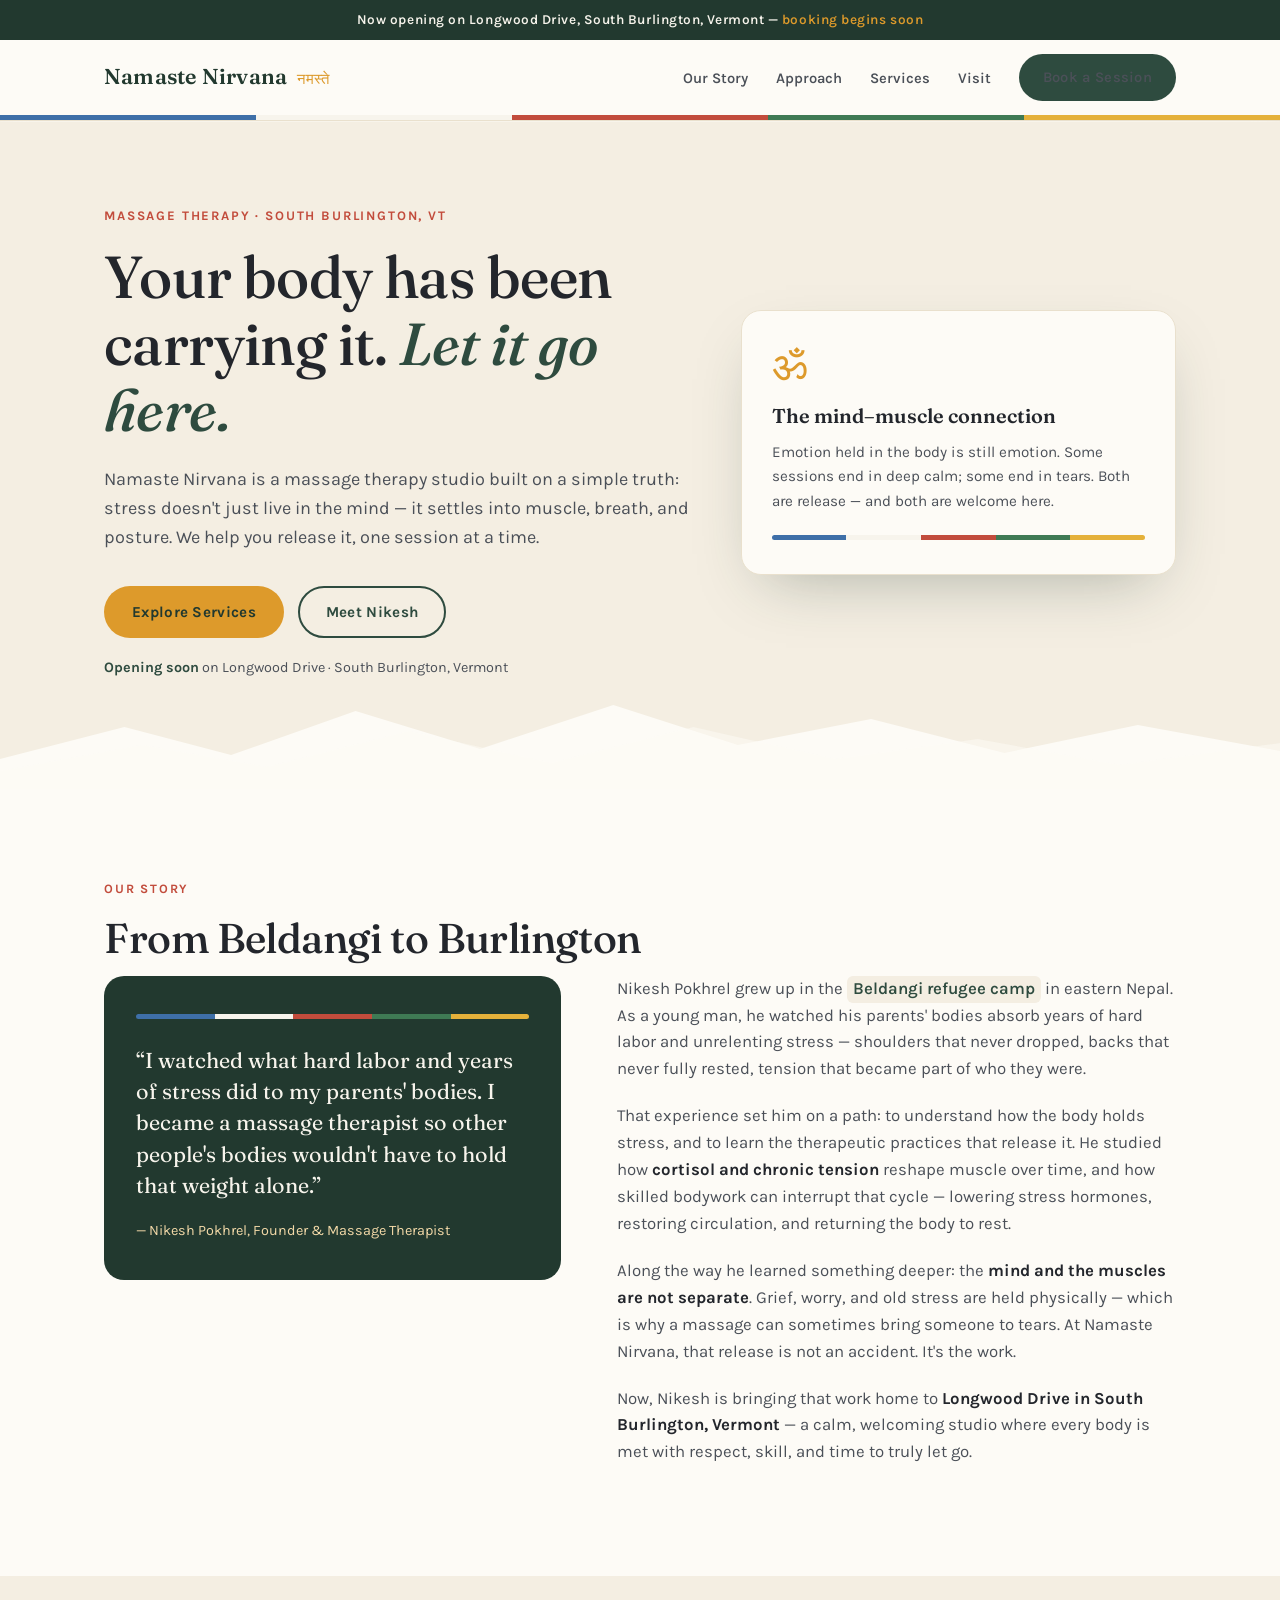
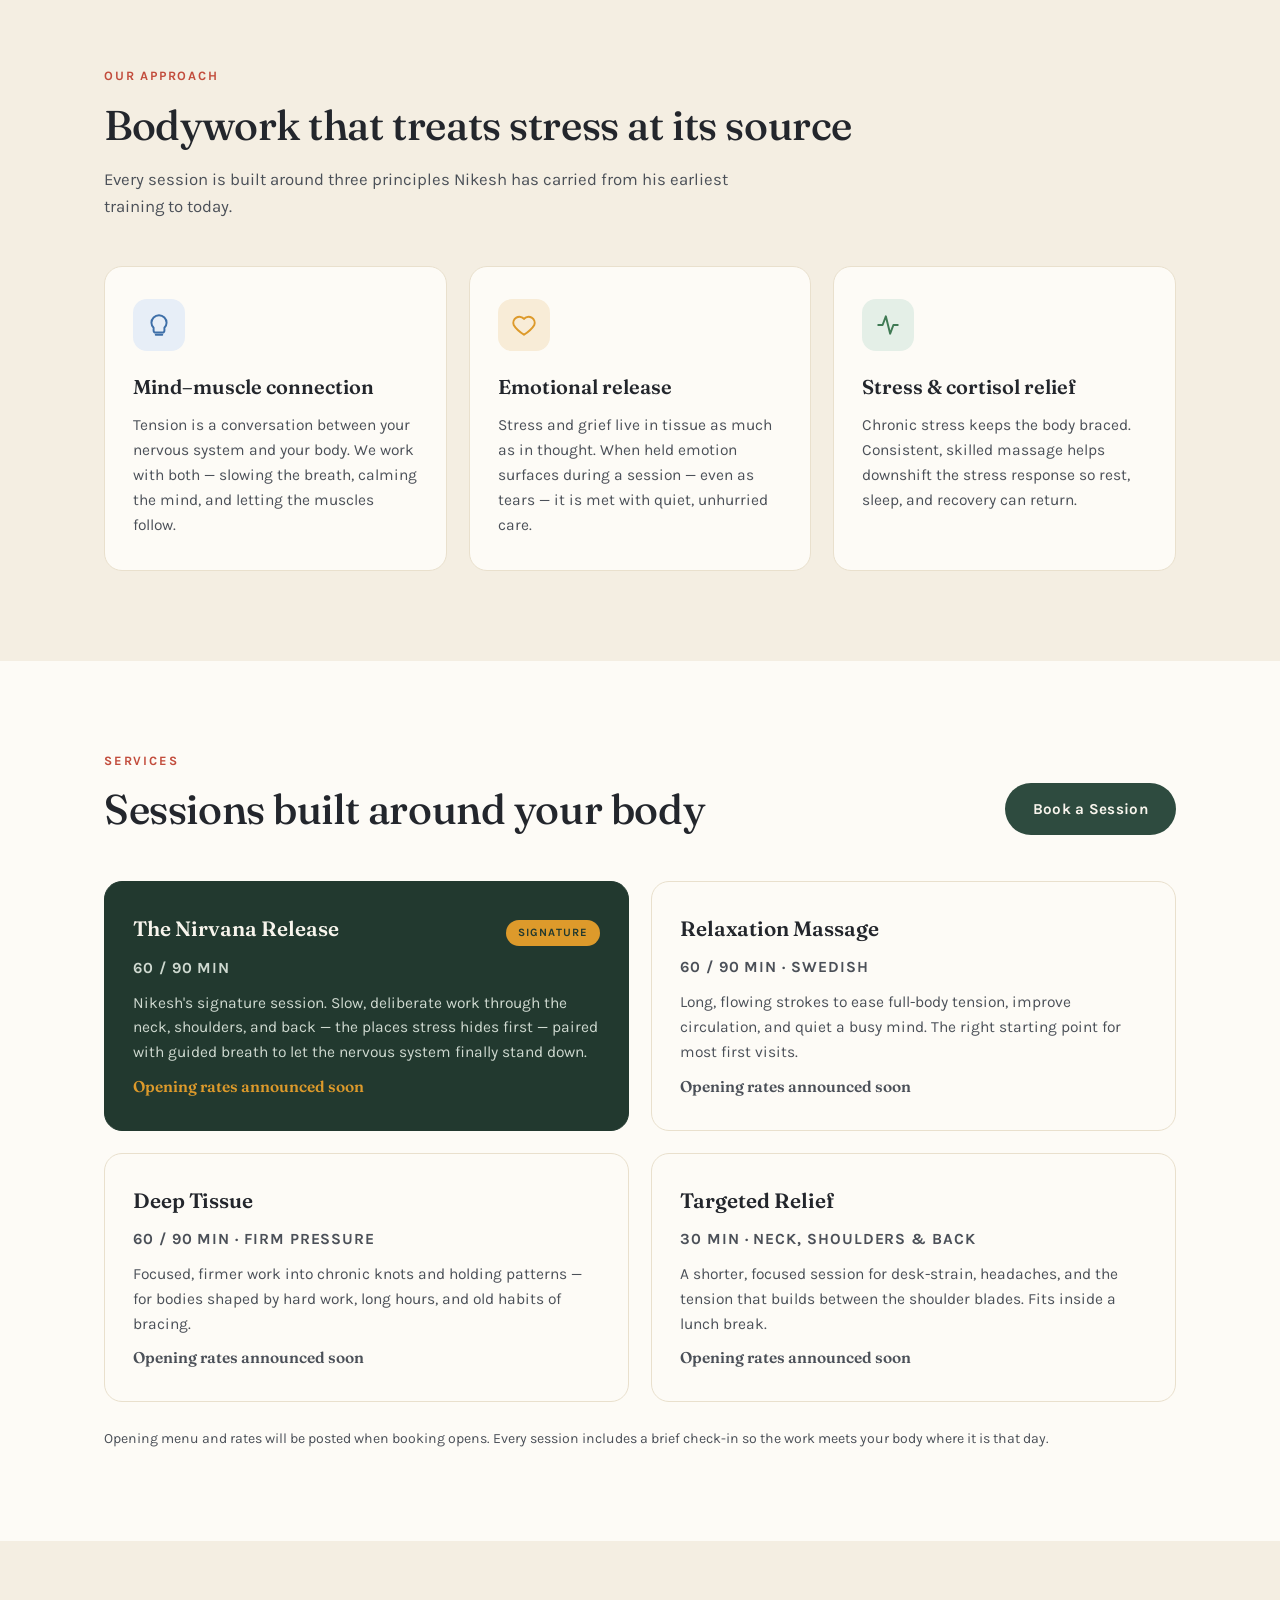
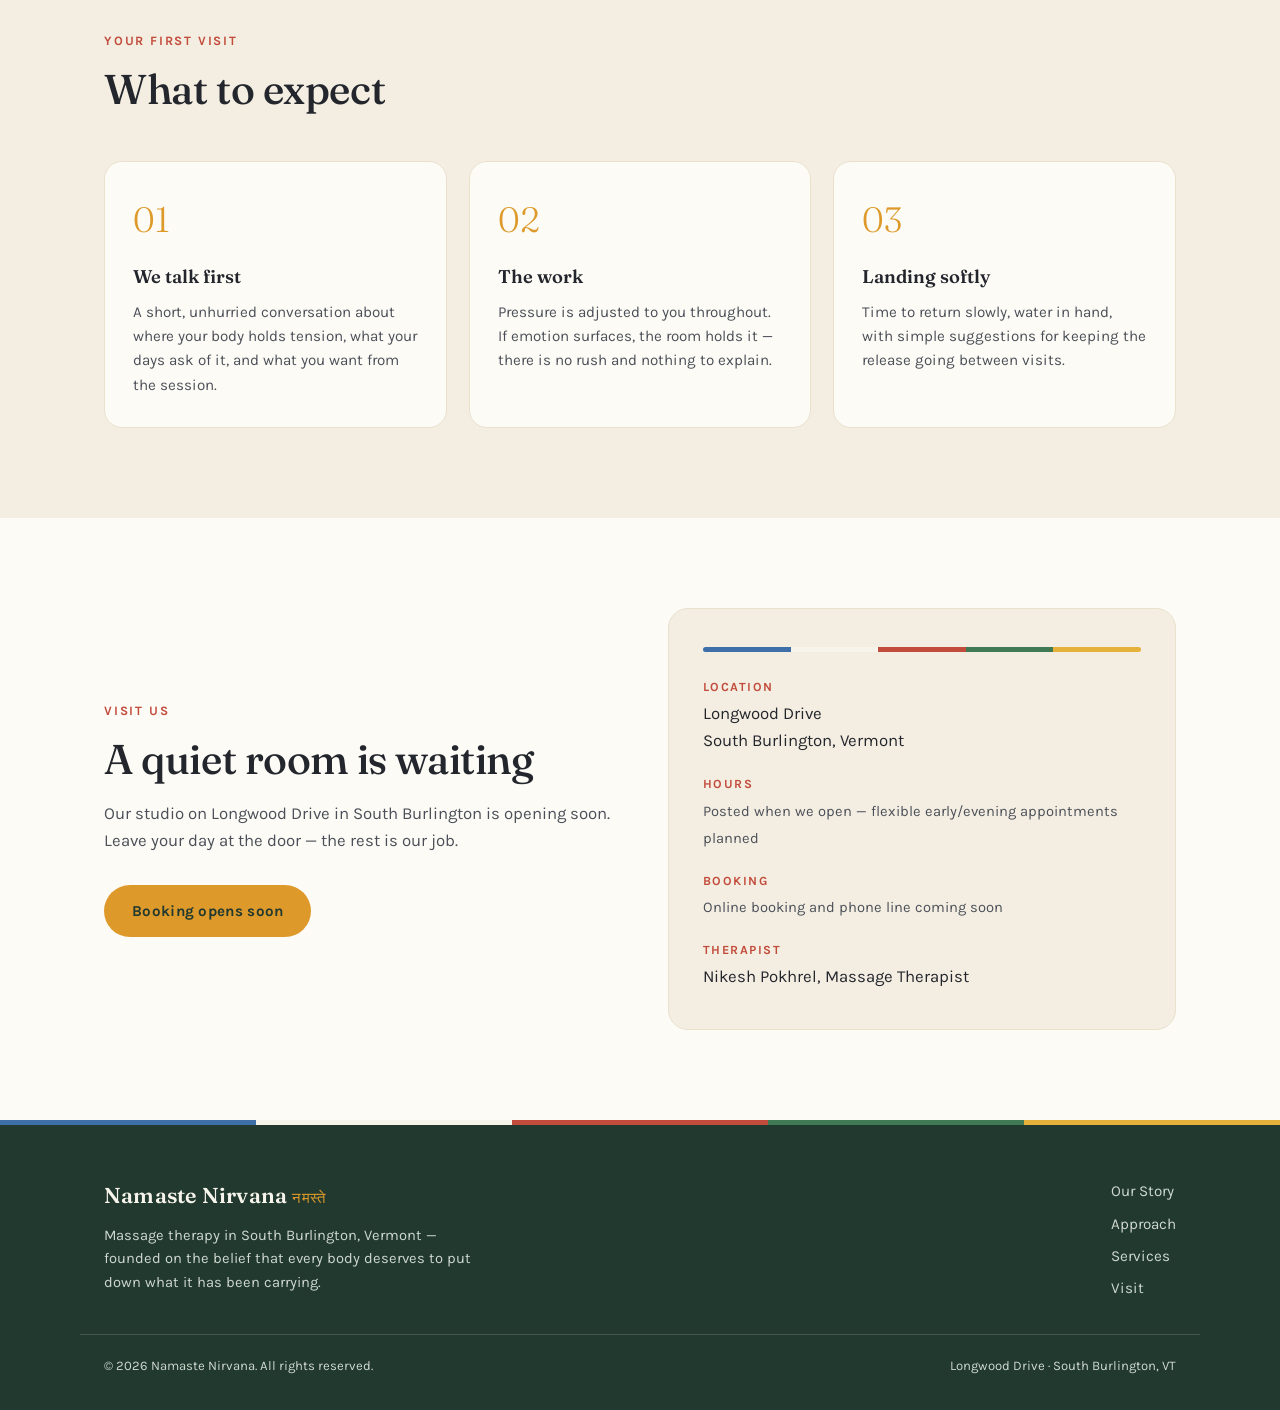
==== index.html @ 29ee305b "Add root index.html redirect to the website If GitHub Pages is configured to serve the main branch r" ====
<!DOCTYPE html>
<html lang="en">
<head>
<meta charset="UTF-8">
<title>Namaste Nirvana — Massage Therapy in South Burlington, VT</title>
<meta http-equiv="refresh" content="0; url=./docs/">
<link rel="canonical" href="./docs/">
<script>window.location.replace("./docs/");</script>
</head>
<body>
<p>Redirecting to the <a href="./docs/">Namaste Nirvana website</a>…</p>
</body>
</html>
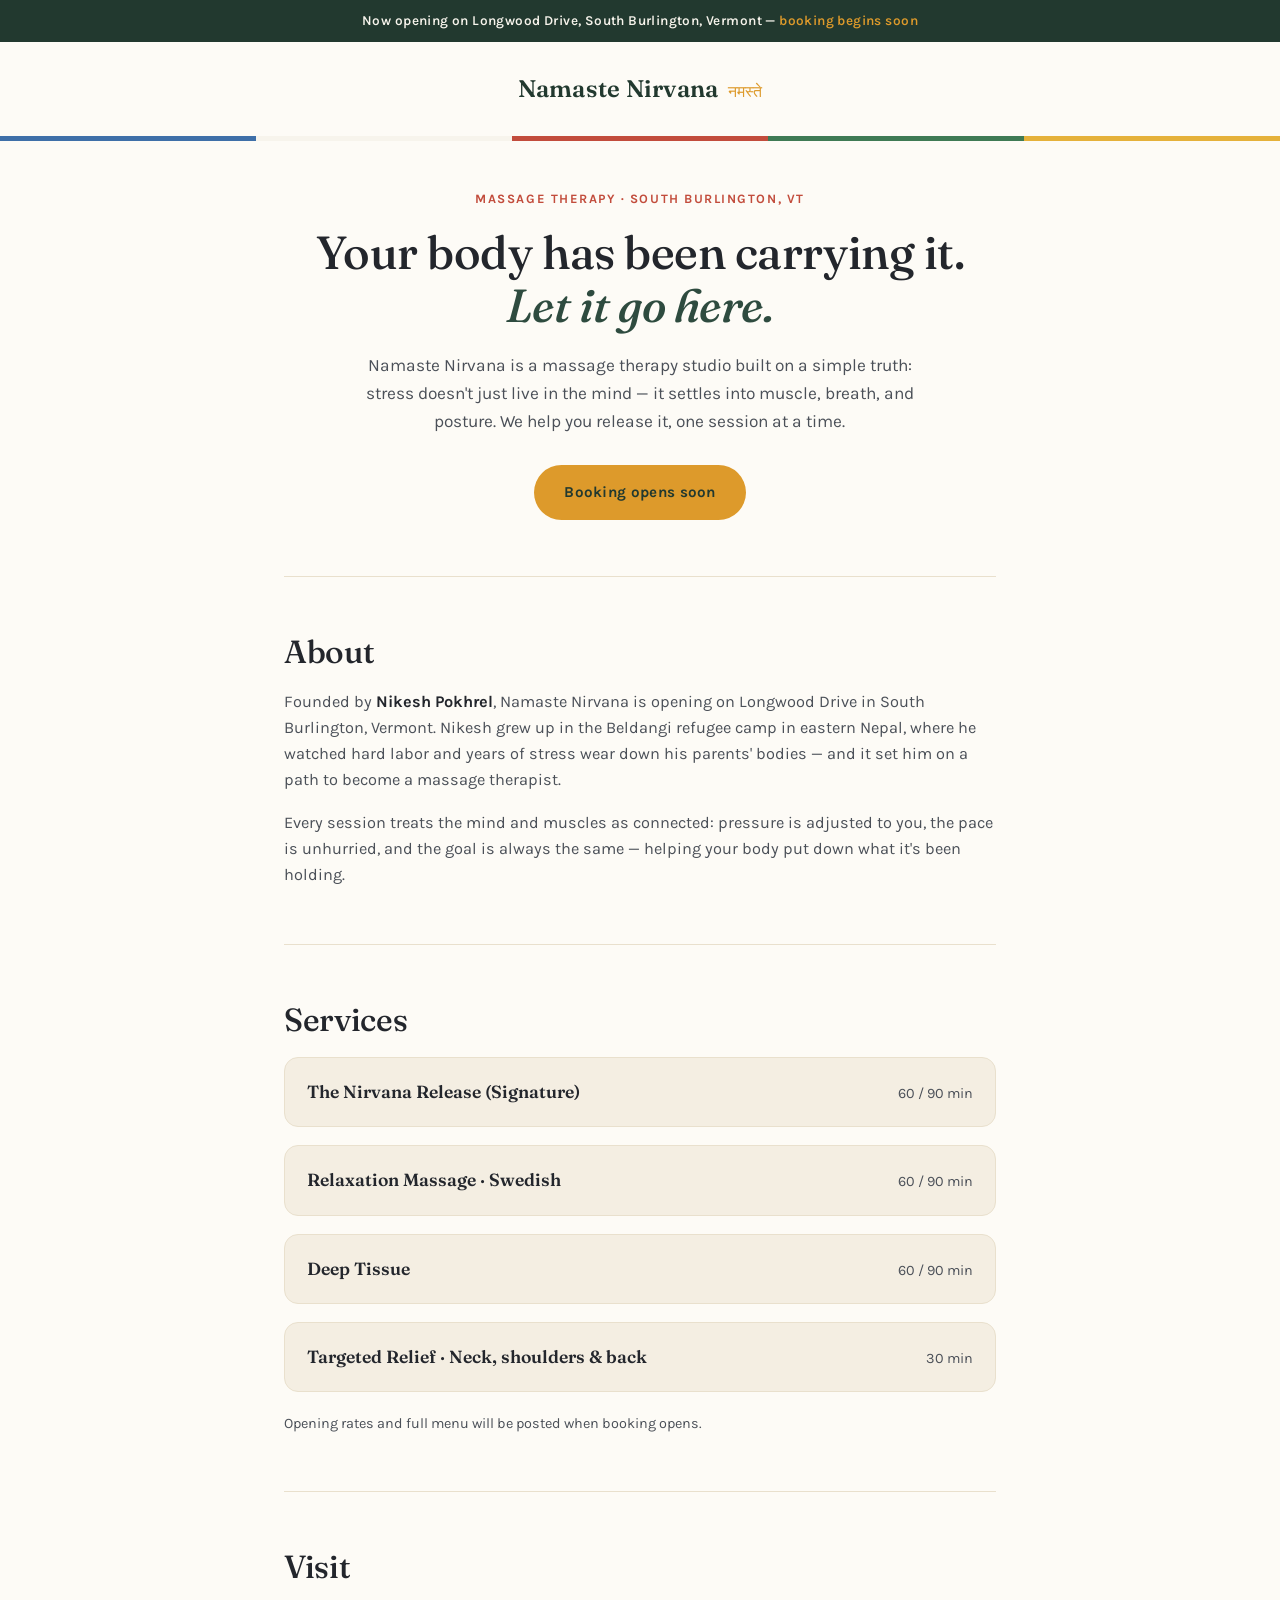
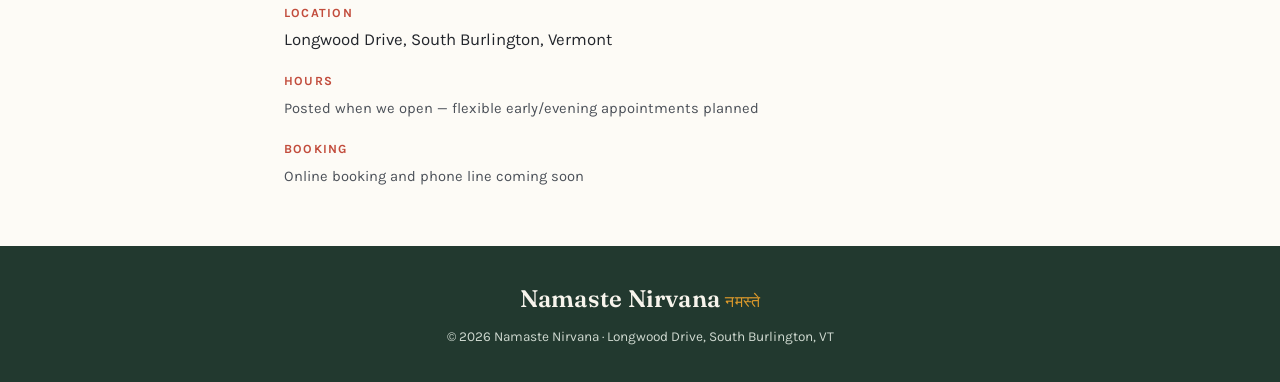
==== commit cc52ee6c: "Publish site from 344bbfa91ba2f7fce7a9cb73db1959425fec51b6" ====
--- a/index.html
+++ b/index.html
@@ -2,12 +2,218 @@
 <html lang="en">
 <head>
 <meta charset="UTF-8">
+<meta name="viewport" content="width=device-width, initial-scale=1.0">
 <title>Namaste Nirvana — Massage Therapy in South Burlington, VT</title>
-<meta http-equiv="refresh" content="0; url=./docs/">
-<link rel="canonical" href="./docs/">
-<script>window.location.replace("./docs/");</script>
+<meta name="description" content="Namaste Nirvana is a massage therapy studio on Longwood Drive in South Burlington, Vermont. Founded by Nikesh Pokhrel, we help release the stress your body has been carrying.">
+<link rel="preconnect" href="https://fonts.googleapis.com">
+<link rel="preconnect" href="https://fonts.gstatic.com" crossorigin>
+<link href="https://fonts.googleapis.com/css2?family=Fraunces:opsz,wght@9..144,400;9..144,500;9..144,600&family=Karla:wght@400;500;600;700&display=swap" rel="stylesheet">
+<style>
+  :root {
+    --ink: #23262c;
+    --ink-soft: #4b5058;
+    --paper: #fdfbf6;
+    --stone: #f4eee2;
+    --stone-deep: #e9e0cd;
+    --pine: #2e4b3f;
+    --pine-deep: #22392f;
+    --marigold: #dd9a2b;
+    --clay: #c24c3c;
+    --flag-blue: #3e6fa8;
+    --flag-white: #f7f4ec;
+    --flag-red: #c24c3c;
+    --flag-green: #3f7a54;
+    --flag-yellow: #e5b13a;
+    --serif: "Fraunces", Georgia, serif;
+    --sans: "Karla", -apple-system, "Segoe UI", sans-serif;
+  }
+  * { margin: 0; padding: 0; box-sizing: border-box; }
+  body {
+    font-family: var(--sans);
+    color: var(--ink);
+    background: var(--paper);
+    line-height: 1.6;
+    -webkit-font-smoothing: antialiased;
+  }
+  a { color: inherit; }
+  .wrap { max-width: 760px; margin: 0 auto; padding: 0 24px; }
+
+  .flag-thread { display: flex; height: 5px; width: 100%; }
+  .flag-thread span { flex: 1; }
+  .flag-thread span:nth-child(1) { background: var(--flag-blue); }
+  .flag-thread span:nth-child(2) { background: var(--flag-white); }
+  .flag-thread span:nth-child(3) { background: var(--flag-red); }
+  .flag-thread span:nth-child(4) { background: var(--flag-green); }
+  .flag-thread span:nth-child(5) { background: var(--flag-yellow); }
+
+  .announce {
+    background: var(--pine-deep); color: var(--flag-white);
+    text-align: center; font-size: 0.85rem; letter-spacing: 0.03em;
+    padding: 10px 16px; font-weight: 600;
+  }
+  .announce em { font-style: normal; color: var(--marigold); }
+
+  header { padding: 28px 0; }
+  .brand { display: flex; align-items: baseline; justify-content: center; gap: 10px; text-decoration: none; }
+  .brand-name {
+    font-family: var(--serif); font-weight: 600; font-size: 1.5rem;
+    color: var(--pine-deep); letter-spacing: 0.01em;
+  }
+  .brand-devanagari { font-size: 1rem; color: var(--marigold); font-weight: 400; }
+
+  .btn {
+    display: inline-block; text-decoration: none; font-weight: 700;
+    font-family: var(--sans); font-size: 0.95rem; letter-spacing: 0.02em;
+    padding: 13px 28px; border-radius: 999px; border: 2px solid transparent;
+  }
+  .btn-marigold { background: var(--marigold); color: var(--pine-deep); }
+  .btn-outline { border-color: var(--pine); color: var(--pine); background: transparent; }
+
+  main { padding: 8px 0 0; }
+  section { padding: 56px 0; border-top: 1px solid var(--stone-deep); }
+  section:first-of-type { border-top: none; }
+
+  .hero { text-align: center; padding-top: 40px; }
+  .hero-kicker {
+    font-weight: 700; font-size: 0.8rem; letter-spacing: 0.12em;
+    text-transform: uppercase; color: var(--clay); margin-bottom: 16px;
+  }
+  .hero h1 {
+    font-family: var(--serif); font-weight: 500; font-size: clamp(2rem, 6vw, 2.9rem);
+    line-height: 1.15; color: var(--ink); letter-spacing: -0.01em;
+  }
+  .hero h1 em { font-style: italic; color: var(--pine); }
+  .hero p.lede {
+    margin: 20px auto 0; font-size: 1.08rem; color: var(--ink-soft); max-width: 34em;
+  }
+  .hero-ctas { margin-top: 30px; display: flex; gap: 14px; justify-content: center; flex-wrap: wrap; }
+
+  h2.section-title {
+    font-family: var(--serif); font-weight: 500; font-size: clamp(1.6rem, 3.4vw, 2rem);
+    line-height: 1.2; letter-spacing: -0.01em; margin-bottom: 18px;
+  }
+  .about p { color: var(--ink-soft); font-size: 1.02rem; margin-bottom: 1em; }
+  .about p:last-child { margin-bottom: 0; }
+  .about strong { color: var(--ink); }
+
+  .services-list { display: grid; gap: 18px; margin-top: 6px; }
+  .s-row {
+    border: 1px solid var(--stone-deep); border-radius: 14px; padding: 20px 22px;
+    background: var(--stone); display: flex; justify-content: space-between;
+    align-items: baseline; gap: 16px; flex-wrap: wrap;
+  }
+  .s-row h3 { font-family: var(--serif); font-weight: 600; font-size: 1.1rem; }
+  .s-row .s-meta { font-size: 0.9rem; color: var(--ink-soft); }
+  .pricing-note { margin-top: 20px; font-size: 0.9rem; color: var(--ink-soft); }
+
+  .visit-card dl { display: grid; gap: 18px; margin-top: 4px; }
+  .visit-card dt {
+    font-size: 0.78rem; font-weight: 700; letter-spacing: 0.1em; text-transform: uppercase;
+    color: var(--clay); margin-bottom: 3px;
+  }
+  .visit-card dd { font-size: 1.05rem; color: var(--ink); }
+  .visit-card dd .muted { color: var(--ink-soft); font-size: 0.92rem; }
+
+  footer { background: var(--pine-deep); color: #cfd9d0; text-align: center; padding: 34px 24px; }
+  footer .brand-name { color: var(--flag-white); }
+  footer p { margin-top: 8px; font-size: 0.85rem; }
+</style>
 </head>
 <body>
-<p>Redirecting to the <a href="./docs/">Namaste Nirvana website</a>…</p>
+
+<div class="announce">Now opening on Longwood Drive, South Burlington, Vermont — <em>booking begins soon</em></div>
+
+<header>
+  <a class="brand" href="#top">
+    <span class="brand-name">Namaste Nirvana</span>
+    <span class="brand-devanagari">नमस्ते</span>
+  </a>
+</header>
+
+<div class="flag-thread" aria-hidden="true"><span></span><span></span><span></span><span></span><span></span></div>
+
+<main id="top">
+
+  <div class="wrap">
+
+    <section class="hero">
+      <p class="hero-kicker">Massage Therapy · South Burlington, VT</p>
+      <h1>Your body has been carrying it. <em>Let it go here.</em></h1>
+      <p class="lede">
+        Namaste Nirvana is a massage therapy studio built on a simple truth:
+        stress doesn't just live in the mind — it settles into muscle, breath,
+        and posture. We help you release it, one session at a time.
+      </p>
+      <div class="hero-ctas">
+        <a class="btn btn-marigold" href="#visit">Booking opens soon</a>
+      </div>
+    </section>
+
+    <section id="about" class="about">
+      <h2 class="section-title">About</h2>
+      <p>
+        Founded by <strong>Nikesh Pokhrel</strong>, Namaste Nirvana is opening on
+        Longwood Drive in South Burlington, Vermont. Nikesh grew up in the Beldangi
+        refugee camp in eastern Nepal, where he watched hard labor and years of
+        stress wear down his parents' bodies — and it set him on a path to become a
+        massage therapist.
+      </p>
+      <p>
+        Every session treats the mind and muscles as connected: pressure is adjusted
+        to you, the pace is unhurried, and the goal is always the same — helping
+        your body put down what it's been holding.
+      </p>
+    </section>
+
+    <section id="services">
+      <h2 class="section-title">Services</h2>
+      <div class="services-list">
+        <div class="s-row">
+          <h3>The Nirvana Release (Signature)</h3>
+          <span class="s-meta">60 / 90 min</span>
+        </div>
+        <div class="s-row">
+          <h3>Relaxation Massage · Swedish</h3>
+          <span class="s-meta">60 / 90 min</span>
+        </div>
+        <div class="s-row">
+          <h3>Deep Tissue</h3>
+          <span class="s-meta">60 / 90 min</span>
+        </div>
+        <div class="s-row">
+          <h3>Targeted Relief · Neck, shoulders &amp; back</h3>
+          <span class="s-meta">30 min</span>
+        </div>
+      </div>
+      <p class="pricing-note">Opening rates and full menu will be posted when booking opens.</p>
+    </section>
+
+    <section id="visit" class="visit-card">
+      <h2 class="section-title">Visit</h2>
+      <dl>
+        <div>
+          <dt>Location</dt>
+          <dd>Longwood Drive, South Burlington, Vermont</dd>
+        </div>
+        <div>
+          <dt>Hours</dt>
+          <dd><span class="muted">Posted when we open — flexible early/evening appointments planned</span></dd>
+        </div>
+        <div>
+          <dt>Booking</dt>
+          <dd><span class="muted">Online booking and phone line coming soon</span></dd>
+        </div>
+      </dl>
+    </section>
+
+  </div>
+
+</main>
+
+<footer>
+  <span class="brand-name">Namaste Nirvana <span class="brand-devanagari">नमस्ते</span></span>
+  <p>© 2026 Namaste Nirvana · Longwood Drive, South Burlington, VT</p>
+</footer>
+
 </body>
 </html>
